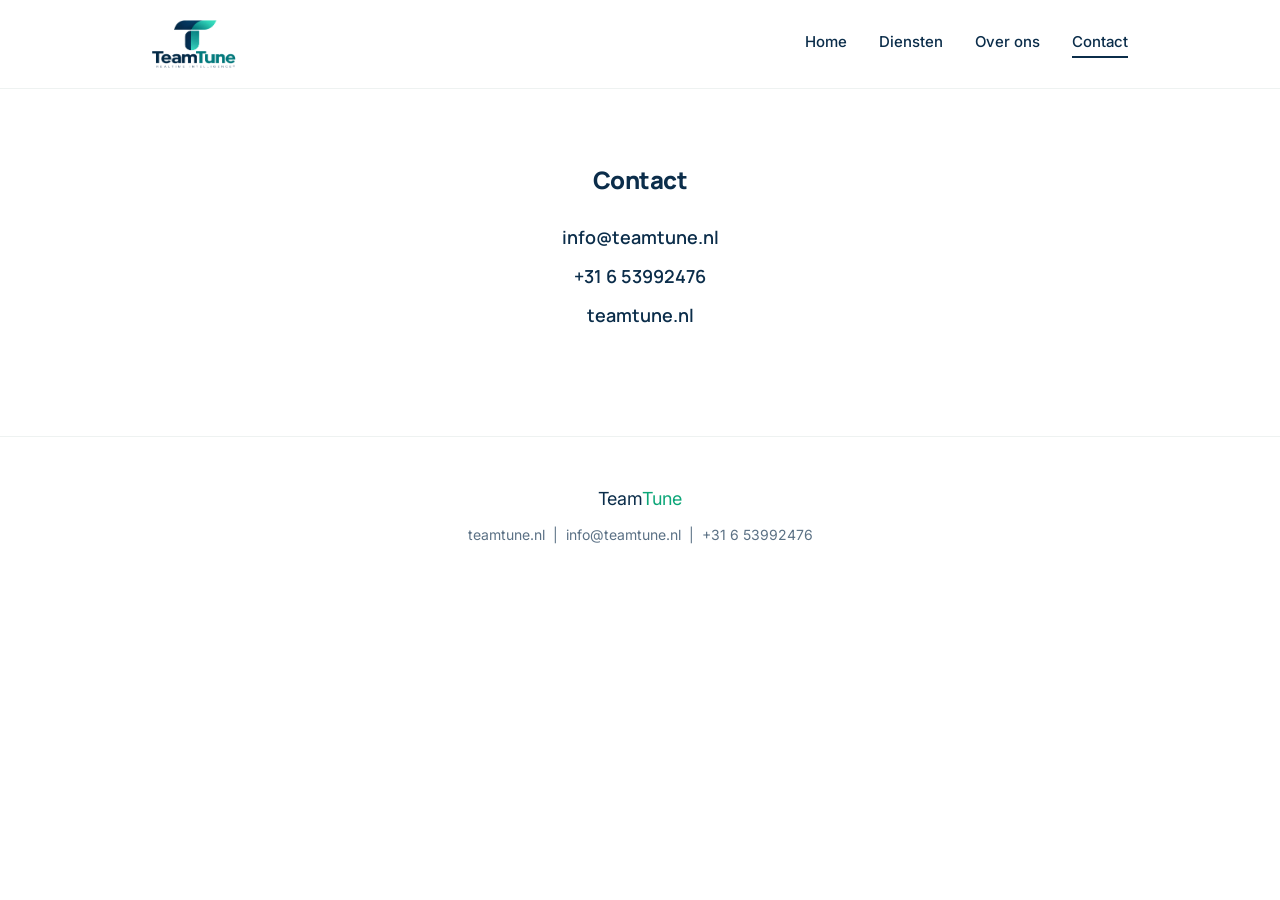
==== contact.html @ 44b2b821 "Add files via upload" ====
<!DOCTYPE html>
<html lang="nl">
<head>
<meta charset="UTF-8">
<meta name="viewport" content="width=device-width, initial-scale=1">
<title>Contact — TeamTune</title>
<meta name="description" content="Neem contact op met TeamTune.">
<link rel="stylesheet" href="style.css">
</head>
<body>

<header class="top">
  <nav class="site-nav">
    <a href="index.html"><img class="nav-logo" src="logo.png" alt="TeamTune — RealTime Intelligence"></a>
    <div class="links">
      <a href="index.html">Home</a>
      <a href="diensten.html">Diensten</a>
      <a href="over-ons.html">Over ons</a>
      <a href="contact.html" class="active">Contact</a>
    </div>
  </nav>
</header>

<section class="contact-page">
  <div class="wrap">
    <h1>Contact</h1>
    <div class="details">
      <a href="mailto:info@teamtune.nl">info@teamtune.nl</a>
      <a href="tel:+31653992476">+31 6 53992476</a>
      <a href="https://teamtune.nl">teamtune.nl</a>
    </div>
  </div>
</section>

<footer>
  <div class="wrap">
    <div class="brand">Team<span>Tune</span></div>
    <div class="contact">
      teamtune.nl &nbsp;|&nbsp;
      <a href="mailto:info@teamtune.nl">info@teamtune.nl</a> &nbsp;|&nbsp;
      <a href="tel:+31653992476">+31 6 53992476</a>
    </div>
  </div>
</footer>

</body>
</html>
---- style.css ----
@import url('https://fonts.googleapis.com/css2?family=Manrope:wght@400;500;700;800&family=Inter:wght@400;500&display=swap');

:root{
  --navy:#0B2D4A;
  --navy-deep:#082238;
  --teal:#0CA678;
  --mint:#4FD1B5;
  --light:#E8F4F2;
  --white:#FFFFFF;
  --text-soft:#5B7185;
}
*{box-sizing:border-box;margin:0;padding:0;}
html{scroll-behavior:smooth;}
body{
  font-family:'Inter',sans-serif;
  color:var(--navy);
  background:var(--white);
  line-height:1.6;
  -webkit-font-smoothing:antialiased;
}
h1,h2,h3,h4{
  font-family:'Manrope',sans-serif;
  font-weight:800;
  letter-spacing:-0.02em;
}
a{color:inherit;text-decoration:none;}
img{max-width:100%;display:block;}
.wrap{max-width:1040px;margin:0 auto;padding:0 32px;}

/* NAV */
nav.site-nav{
  display:flex;
  align-items:center;
  justify-content:space-between;
  max-width:1040px;
  margin:0 auto;
  padding:20px 32px;
}
nav.site-nav img.nav-logo{height:48px;width:auto;}
nav.site-nav .links{display:flex;gap:32px;font-size:15px;font-weight:500;}
nav.site-nav .links a.active{border-bottom:2px solid var(--navy);padding-bottom:2px;}
nav.site-nav .links a:hover{color:var(--teal);}
header.top{border-bottom:1px solid #eef2f1;}

@media (max-width:640px){
  nav.site-nav{flex-direction:column;gap:14px;padding:16px;}
  nav.site-nav .links{gap:20px;font-size:14px;}
}

/* HERO (home) */
.hero{
  background:linear-gradient(180deg,var(--white) 0%,var(--light) 100%);
  padding:88px 0 80px;
  text-align:center;
}
.hero img.mark{width:110px;margin:0 auto 32px;}
.hero h1{
  font-size:clamp(28px,4vw,42px);
  line-height:1.25;
  max-width:720px;
  margin:0 auto 40px;
}
.cta{
  display:inline-block;
  background:var(--navy);
  color:var(--white);
  font-family:'Manrope',sans-serif;
  font-weight:700;
  font-size:16px;
  padding:16px 36px;
  border-radius:6px;
  transition:background .2s ease, transform .2s ease;
}
.cta:hover{background:var(--navy-deep);transform:translateY(-1px);}

/* generic page intro (diensten / over ons / contact) */
.page-intro{padding:72px 0 16px;text-align:center;}
.page-intro h1{font-size:clamp(28px,3.8vw,38px);margin-bottom:14px;}
.page-intro p.sub{
  font-family:'Manrope',sans-serif;
  font-weight:500;
  font-size:17px;
  color:var(--teal);
}

/* WAAROM strip */
.waarom{padding:64px 0;text-align:center;}
.waarom p{
  font-family:'Manrope',sans-serif;
  font-weight:500;
  font-size:clamp(20px,2.6vw,26px);
  max-width:680px;
  margin:0 auto;
  line-height:1.5;
}
.waarom p span{color:var(--teal);}

/* TILE GRID (diensten) */
.diensten-grid-section{background:var(--light);padding:48px 0 88px;}
.diensten-grid{
  display:grid;
  grid-template-columns:repeat(auto-fit,minmax(260px,1fr));
  gap:28px;
}
.tile{
  background:var(--white);
  border-radius:10px;
  padding:36px 30px;
  border-top:3px solid var(--teal);
  box-shadow:0 1px 3px rgba(11,45,74,0.06);
}
.tile .mark-dot{width:34px;height:34px;border-radius:8px;background:var(--mint);margin-bottom:22px;}
.tile h3{font-size:19px;margin-bottom:10px;}
.tile p{font-size:15px;color:var(--text-soft);margin-bottom:16px;}
.tile p.result{font-size:14px;color:var(--navy);font-weight:500;margin-bottom:0;}
.tile p.result span{color:var(--teal);font-weight:700;}
.tile a.meer{
  display:inline-block;
  margin-top:14px;
  font-family:'Manrope',sans-serif;
  font-weight:700;
  font-size:14px;
  color:var(--teal);
}
.tile a.meer:hover{color:var(--navy);}

/* HOME service preview tiles (compact) */
.diensten{background:var(--light);padding:64px 0 80px;}

/* OVER ONS - RI method steps */
.methode{background:var(--light);padding:64px 0;}
.methode h2{font-size:24px;margin-bottom:36px;text-align:center;}
.steps{
  display:grid;
  grid-template-columns:repeat(auto-fit,minmax(260px,1fr));
  gap:20px;
  margin-bottom:40px;
}
.step{
  background:var(--white);
  border-radius:10px;
  padding:24px 26px;
  border-top:3px solid var(--teal);
}
.step h4{font-size:16px;margin-bottom:8px;}
.step p{font-size:14px;color:var(--text-soft);margin:0;}
.closing{
  font-family:'Manrope',sans-serif;
  font-weight:500;
  font-size:18px;
  text-align:center;
  max-width:640px;
  margin:0 auto;
}
.closing span{color:var(--teal);}

.intro-text{padding:8px 0 56px;}
.intro-text .wrap{max-width:720px;}
.intro-text p{font-size:17px;margin-bottom:20px;}

/* CONTACT */
.contact-page{padding:72px 0 96px;text-align:center;}
.contact-page .details{
  font-family:'Manrope',sans-serif;
  font-weight:600;
  font-size:18px;
  margin-top:24px;
}
.contact-page .details a{display:block;margin:10px 0;}
.contact-page .details a:hover{color:var(--teal);}

/* FOOTER */
footer{padding:48px 0;text-align:center;border-top:1px solid #eef2f1;}
footer .brand{font-size:18px;margin-bottom:10px;}
footer .brand span{color:var(--teal);}
footer .contact{font-size:14px;color:var(--text-soft);}
footer .contact a:hover{color:var(--teal);}

@media (max-width:720px){
  .diensten-grid{grid-template-columns:1fr;}
  .steps{grid-template-columns:1fr;}
  .hero{padding:64px 0 56px;}
}
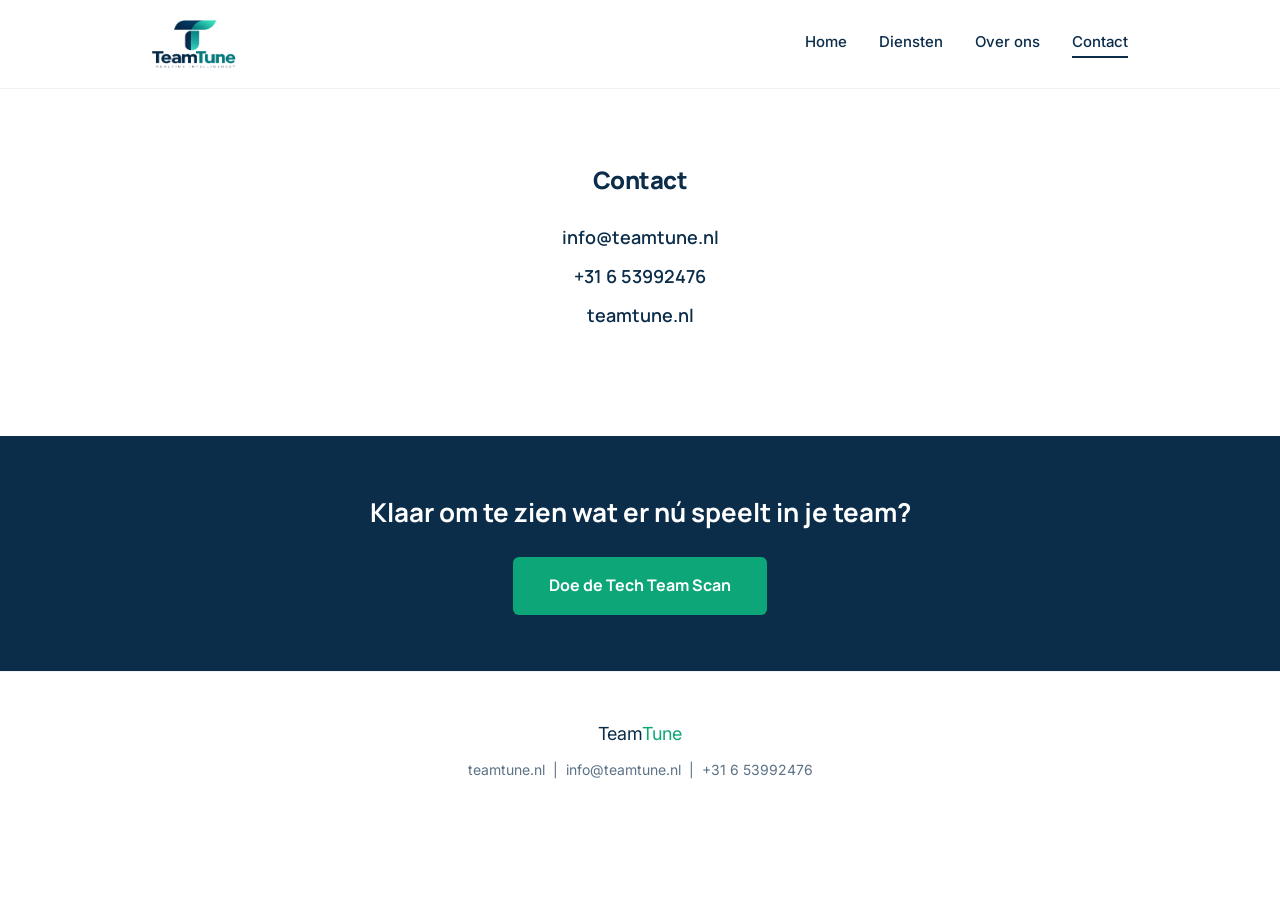
==== commit 386756ed: "Add files via upload" ====
--- a/contact.html
+++ b/contact.html
@@ -32,6 +32,13 @@
   </div>
 </section>
 
+<section class="cta-band">
+  <div class="wrap">
+    <p>Klaar om te zien wat er nú speelt in je team?</p>
+    <a class="cta" href="https://teamtune-tech-scan.pages.dev" target="_blank" rel="noopener">Doe de Tech Team Scan</a>
+  </div>
+</section>
+
 <footer>
   <div class="wrap">
     <div class="brand">Team<span>Tune</span></div>
--- a/style.css
+++ b/style.css
@@ -169,6 +169,24 @@
 .contact-page .details a{display:block;margin:10px 0;}
 .contact-page .details a:hover{color:var(--teal);}
 
+/* CTA BAND */
+.cta-band{
+  background:var(--navy);
+  padding:56px 0;
+  text-align:center;
+}
+.cta-band p{
+  font-family:'Manrope',sans-serif;
+  font-weight:700;
+  font-size:clamp(20px,2.6vw,26px);
+  color:var(--white);
+  margin-bottom:24px;
+}
+.cta-band .cta{
+  background:var(--teal);
+}
+.cta-band .cta:hover{background:var(--mint);color:var(--navy);}
+
 /* FOOTER */
 footer{padding:48px 0;text-align:center;border-top:1px solid #eef2f1;}
 footer .brand{font-size:18px;margin-bottom:10px;}
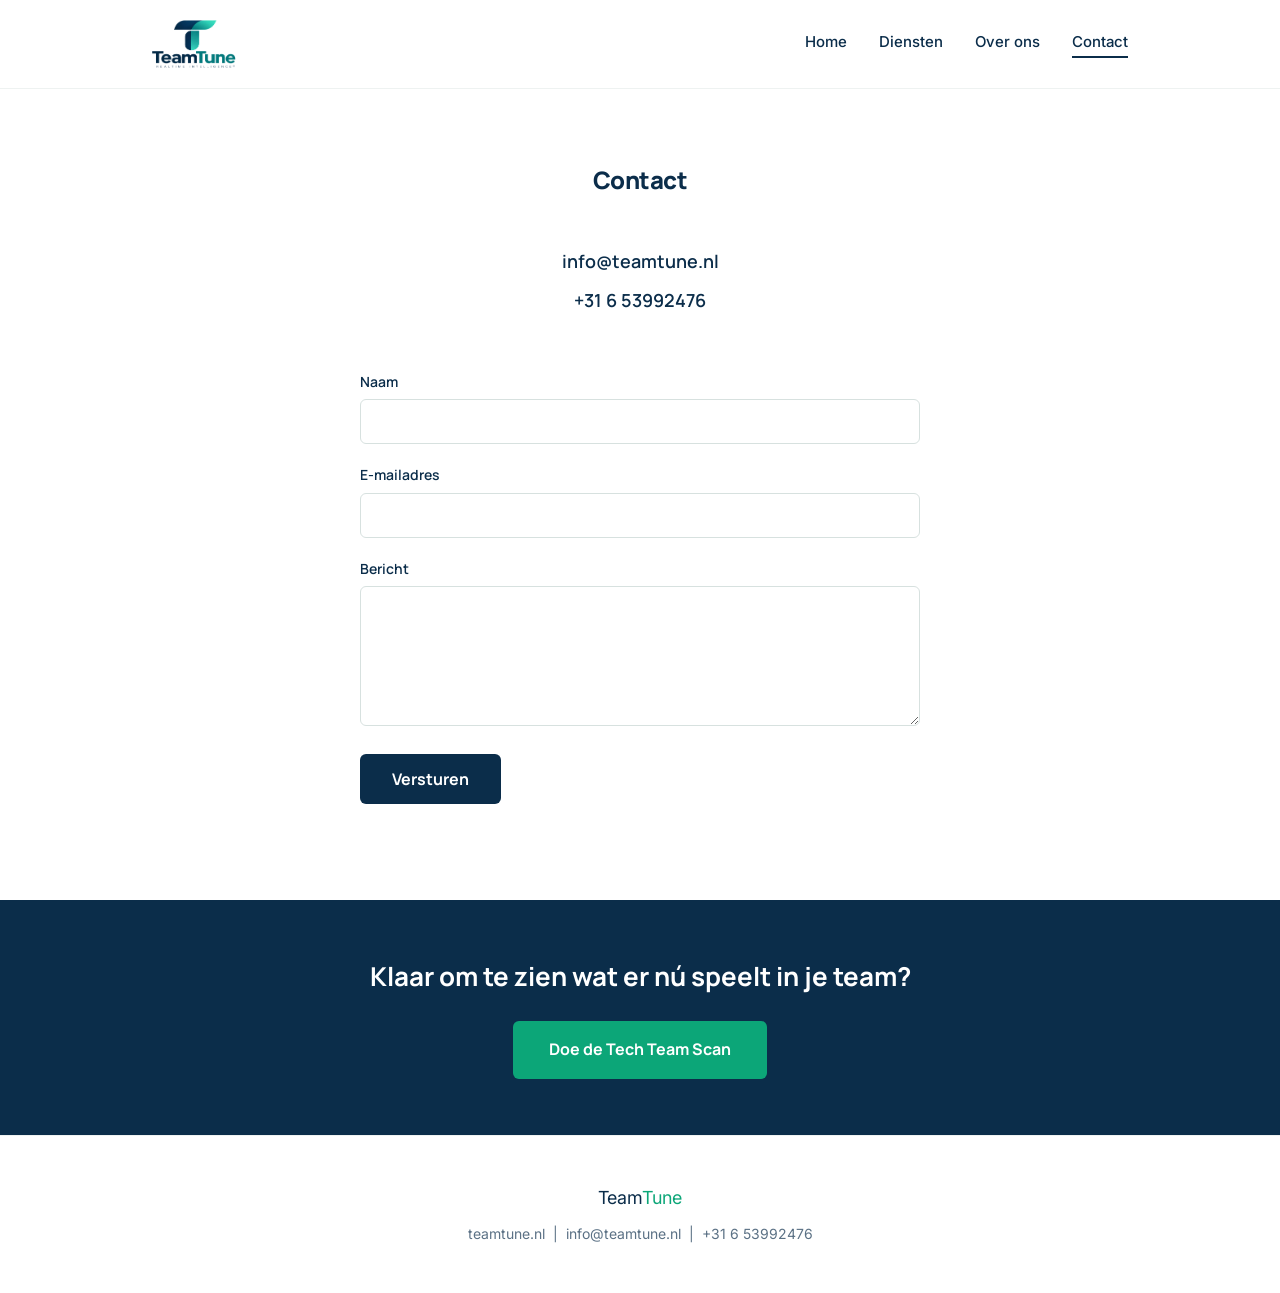
==== commit 6bbecd3a: "Add files via upload" ====
--- a/contact.html
+++ b/contact.html
@@ -23,12 +23,29 @@
 
 <section class="contact-page">
   <div class="wrap">
-    <h1>Contact</h1>
+    <div class="intro">
+      <h1>Contact</h1>
+    </div>
+
     <div class="details">
       <a href="mailto:info@teamtune.nl">info@teamtune.nl</a>
       <a href="tel:+31653992476">+31 6 53992476</a>
-      <a href="https://teamtune.nl">teamtune.nl</a>
     </div>
+
+    <form class="contact-form" action="https://formspree.io/f/xjykwjge" method="POST">
+      <label for="name">Naam</label>
+      <input type="text" id="name" name="name" required>
+
+      <label for="email">E-mailadres</label>
+      <input type="email" id="email" name="email" required>
+
+      <label for="message">Bericht</label>
+      <textarea id="message" name="message" required></textarea>
+
+      <input type="text" name="_gotcha" class="hp" tabindex="-1" autocomplete="off">
+
+      <button type="submit">Versturen</button>
+    </form>
   </div>
 </section>
 
--- a/style.css
+++ b/style.css
@@ -102,6 +102,13 @@
   grid-template-columns:repeat(auto-fit,minmax(260px,1fr));
   gap:28px;
 }
+.diensten-grid.cols-4{grid-template-columns:repeat(4,1fr);}
+@media (max-width:900px){
+  .diensten-grid.cols-4{grid-template-columns:repeat(2,1fr);}
+}
+@media (max-width:600px){
+  .diensten-grid.cols-4{grid-template-columns:1fr;}
+}
 .tile{
   background:var(--white);
   border-radius:10px;
@@ -144,6 +151,7 @@
 }
 .step h4{font-size:16px;margin-bottom:8px;}
 .step p{font-size:14px;color:var(--text-soft);margin:0;}
+.methode img.diagram{max-width:100%;margin:0 auto 40px;display:block;}
 .closing{
   font-family:'Manrope',sans-serif;
   font-weight:500;
@@ -159,15 +167,60 @@
 .intro-text p{font-size:17px;margin-bottom:20px;}
 
 /* CONTACT */
-.contact-page{padding:72px 0 96px;text-align:center;}
+.contact-page{padding:72px 0 96px;}
+.contact-page .intro{text-align:center;margin-bottom:48px;}
 .contact-page .details{
   font-family:'Manrope',sans-serif;
   font-weight:600;
   font-size:18px;
-  margin-top:24px;
+  text-align:center;
+  margin-bottom:56px;
 }
 .contact-page .details a{display:block;margin:10px 0;}
 .contact-page .details a:hover{color:var(--teal);}
+
+.contact-form{max-width:560px;margin:0 auto;}
+.contact-form label{
+  display:block;
+  font-family:'Manrope',sans-serif;
+  font-weight:600;
+  font-size:14px;
+  margin-bottom:6px;
+  color:var(--navy);
+}
+.contact-form input,
+.contact-form textarea{
+  width:100%;
+  padding:12px 14px;
+  border:1px solid #d7e1df;
+  border-radius:6px;
+  font-family:'Inter',sans-serif;
+  font-size:15px;
+  color:var(--navy);
+  margin-bottom:20px;
+  background:var(--white);
+}
+.contact-form input:focus,
+.contact-form textarea:focus{
+  outline:none;
+  border-color:var(--teal);
+}
+.contact-form textarea{min-height:140px;resize:vertical;}
+.contact-form button{
+  display:inline-block;
+  background:var(--navy);
+  color:var(--white);
+  font-family:'Manrope',sans-serif;
+  font-weight:700;
+  font-size:16px;
+  padding:14px 32px;
+  border-radius:6px;
+  border:none;
+  cursor:pointer;
+  transition:background .2s ease;
+}
+.contact-form button:hover{background:var(--navy-deep);}
+.contact-form .hp{display:none;}
 
 /* CTA BAND */
 .cta-band{
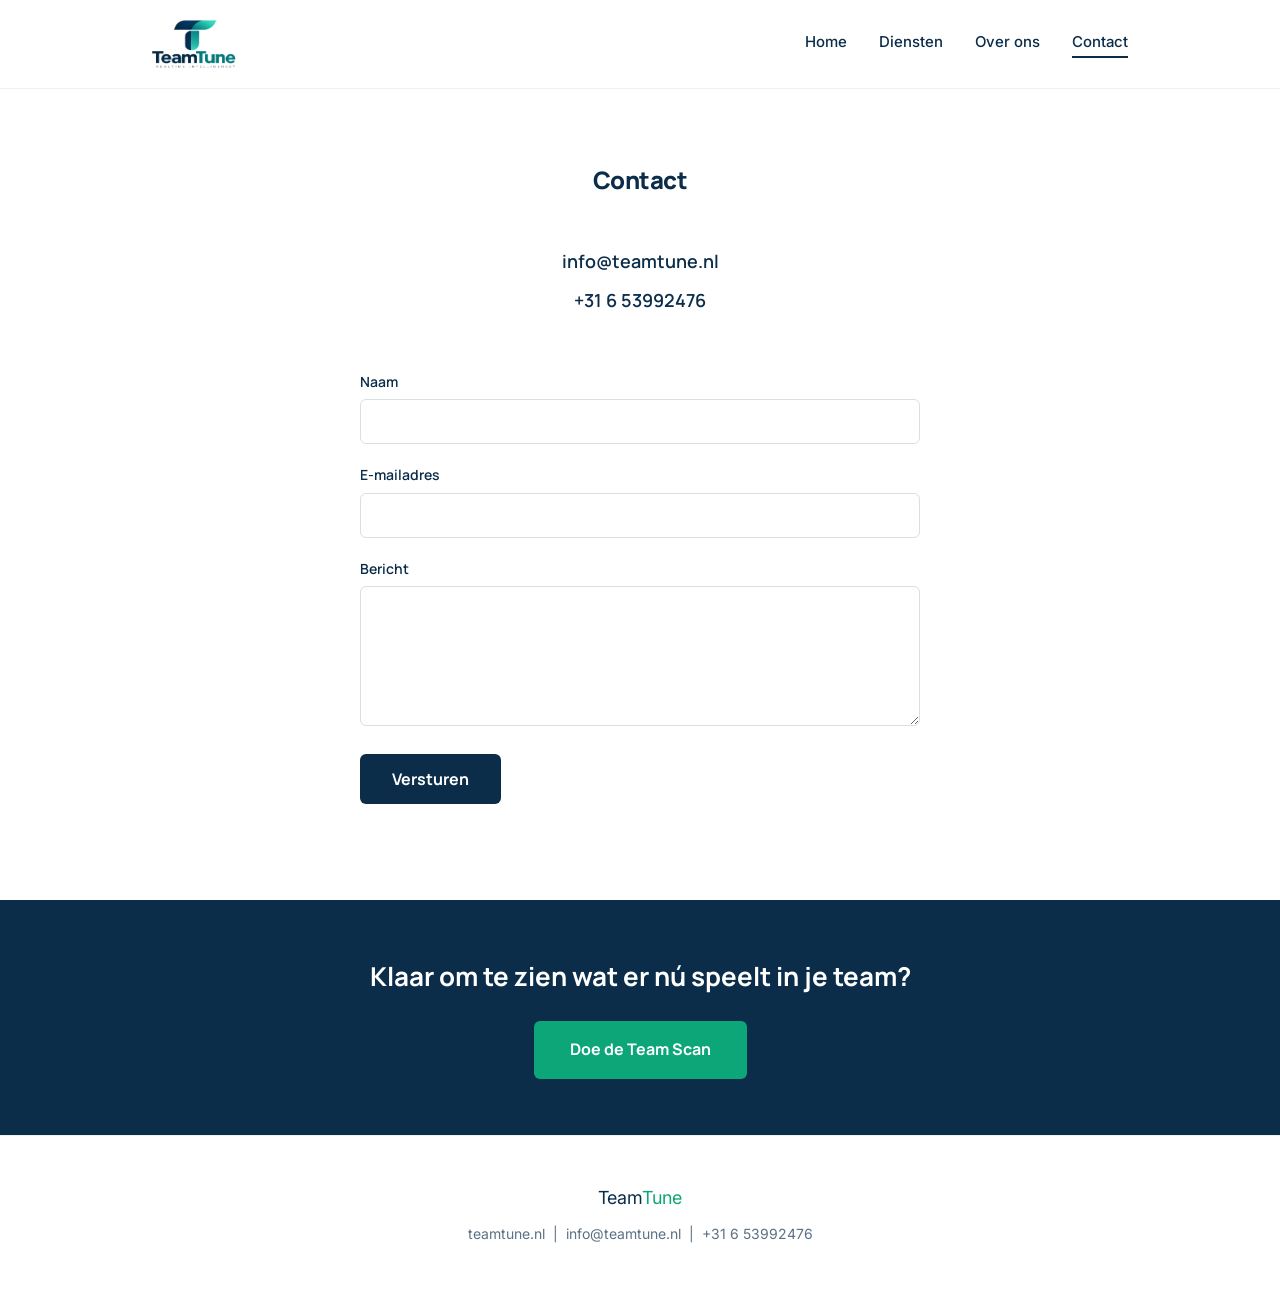
==== commit db391beb: "Add files via upload" ====
--- a/contact.html
+++ b/contact.html
@@ -32,7 +32,7 @@
       <a href="tel:+31653992476">+31 6 53992476</a>
     </div>
 
-    <form class="contact-form" action="https://formspree.io/f/xjykwjge" method="POST">
+    <form class="contact-form" id="contact-form" action="https://formspree.io/f/xjykwjge" method="POST">
       <label for="name">Naam</label>
       <input type="text" id="name" name="name" required>
 
@@ -44,15 +44,51 @@
 
       <input type="text" name="_gotcha" class="hp" tabindex="-1" autocomplete="off">
 
-      <button type="submit">Versturen</button>
+      <button type="submit" id="submit-btn">Versturen</button>
+      <p class="form-status" id="form-status"></p>
     </form>
   </div>
 </section>
 
+<script>
+const form = document.getElementById('contact-form');
+const status = document.getElementById('form-status');
+const btn = document.getElementById('submit-btn');
+
+form.addEventListener('submit', function(e){
+  e.preventDefault();
+  btn.disabled = true;
+  btn.textContent = 'Versturen…';
+  status.className = 'form-status';
+  status.textContent = '';
+
+  fetch(form.action, {
+    method: 'POST',
+    body: new FormData(form),
+    headers: { 'Accept': 'application/json' }
+  }).then(function(response){
+    if (response.ok) {
+      status.textContent = 'Bedankt! Je bericht is verzonden, we nemen zo snel mogelijk contact op.';
+      status.className = 'form-status success';
+      form.reset();
+      btn.textContent = 'Versturen';
+      btn.disabled = false;
+    } else {
+      throw new Error('Verzenden mislukt');
+    }
+  }).catch(function(){
+    status.textContent = 'Er ging iets mis bij het verzenden. Probeer het opnieuw, of mail direct naar info@teamtune.nl.';
+    status.className = 'form-status error';
+    btn.textContent = 'Versturen';
+    btn.disabled = false;
+  });
+});
+</script>
+
 <section class="cta-band">
   <div class="wrap">
     <p>Klaar om te zien wat er nú speelt in je team?</p>
-    <a class="cta" href="https://teamtune-tech-scan.pages.dev" target="_blank" rel="noopener">Doe de Tech Team Scan</a>
+    <a class="cta" href="https://teamtune-tech-scan.pages.dev" target="_blank" rel="noopener">Doe de Team Scan</a>
   </div>
 </section>
 
--- a/style.css
+++ b/style.css
@@ -119,8 +119,11 @@
 .tile .mark-dot{width:34px;height:34px;border-radius:8px;background:var(--mint);margin-bottom:22px;}
 .tile h3{font-size:19px;margin-bottom:10px;}
 .tile p{font-size:15px;color:var(--text-soft);margin-bottom:16px;}
-.tile p.result{font-size:14px;color:var(--navy);font-weight:500;margin-bottom:0;}
+.tile p.result{font-size:14px;color:var(--navy);font-weight:500;margin-bottom:10px;}
+.tile p.result:last-child{margin-bottom:0;}
 .tile p.result span{color:var(--teal);font-weight:700;}
+.tile p.example{font-size:14px;color:var(--text-soft);font-style:italic;margin-bottom:0;}
+.tile p.example span{color:var(--teal);font-weight:700;font-style:normal;}
 .tile a.meer{
   display:inline-block;
   margin-top:14px;
@@ -221,6 +224,15 @@
 }
 .contact-form button:hover{background:var(--navy-deep);}
 .contact-form .hp{display:none;}
+.form-status{
+  font-family:'Manrope',sans-serif;
+  font-weight:600;
+  font-size:15px;
+  margin-top:16px;
+  display:none;
+}
+.form-status.success{color:var(--teal);display:block;}
+.form-status.error{color:#c0392b;display:block;}
 
 /* CTA BAND */
 .cta-band{
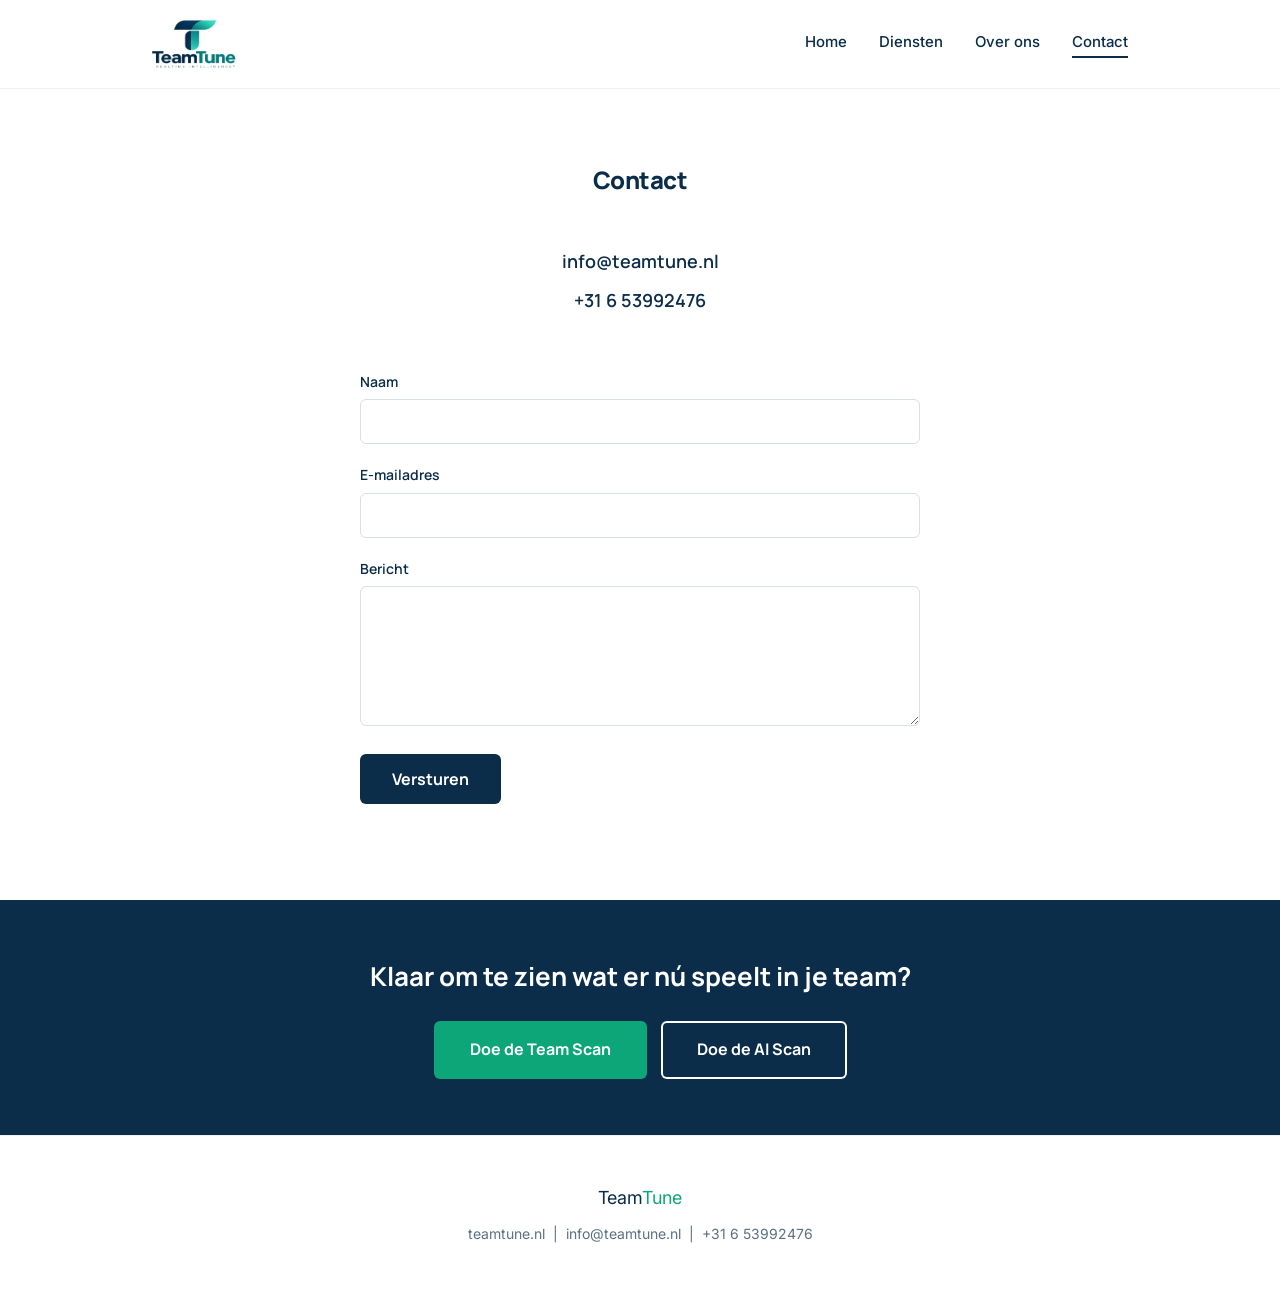
==== commit 299887fc: "Knop 'Doe de AI Scan' naast de Team Scan op alle pagina's Co-Authored-By: Claude Opus 5.5 <noreply@a" ====
--- a/contact.html
+++ b/contact.html
@@ -5,6 +5,12 @@
 <meta name="viewport" content="width=device-width, initial-scale=1">
 <title>Contact — TeamTune</title>
 <meta name="description" content="Neem contact op met TeamTune.">
+<meta property="og:type" content="website">
+<meta property="og:title" content="Contact — TeamTune">
+<meta property="og:description" content="Neem contact op met TeamTune.">
+<meta property="og:image" content="https://teamtune.nl/og-image.png">
+<meta property="og:url" content="https://teamtune.nl/contact.html">
+<meta name="twitter:card" content="summary_large_image">
 <link rel="stylesheet" href="style.css">
 </head>
 <body>
@@ -88,7 +94,10 @@
 <section class="cta-band">
   <div class="wrap">
     <p>Klaar om te zien wat er nú speelt in je team?</p>
-    <a class="cta" href="https://teamtune-tech-scan.pages.dev" target="_blank" rel="noopener">Doe de Team Scan</a>
+    <div class="cta-row">
+      <a class="cta" href="https://teamtune-tech-scan.pages.dev" target="_blank" rel="noopener">Doe de Team Scan</a>
+      <a class="cta cta-alt" href="https://teamtune-ai-scan.mike-smit.workers.dev" target="_blank" rel="noopener">Doe de AI Scan</a>
+    </div>
   </div>
 </section>
 
--- a/style.css
+++ b/style.css
@@ -72,6 +72,9 @@
   transition:background .2s ease, transform .2s ease;
 }
 .cta:hover{background:var(--navy-deep);transform:translateY(-1px);}
+.cta-row{display:flex;flex-wrap:wrap;justify-content:center;gap:14px;}
+.cta.cta-alt{background:transparent;color:var(--navy);box-shadow:inset 0 0 0 2px var(--navy);}
+.cta.cta-alt:hover{background:var(--navy);color:var(--white);}
 
 /* generic page intro (diensten / over ons / contact) */
 .page-intro{padding:72px 0 16px;text-align:center;}
@@ -251,6 +254,8 @@
   background:var(--teal);
 }
 .cta-band .cta:hover{background:var(--mint);color:var(--navy);}
+.cta-band .cta.cta-alt{background:transparent;color:var(--white);box-shadow:inset 0 0 0 2px var(--white);}
+.cta-band .cta.cta-alt:hover{background:var(--white);color:var(--navy);}
 
 /* FOOTER */
 footer{padding:48px 0;text-align:center;border-top:1px solid #eef2f1;}
